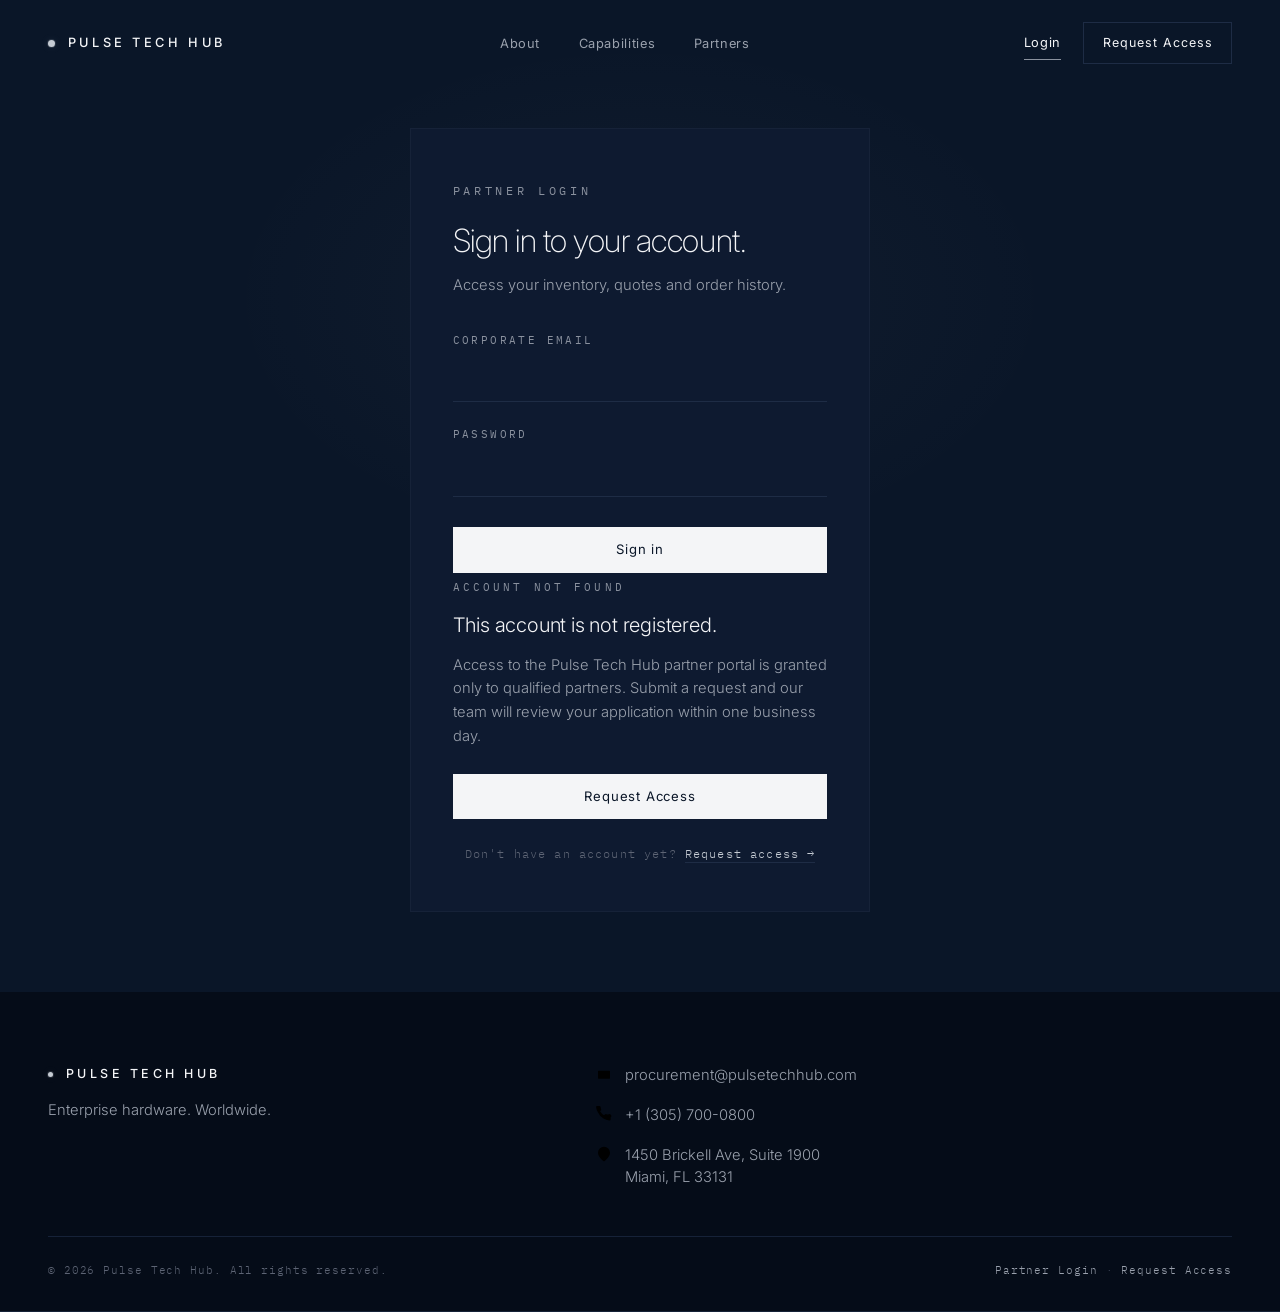
==== login.html @ 81dba917 "Restore footer contact details and add a partner Login page Two requested additions:  Footer - Bring" ====
<!DOCTYPE html>
<html lang="en">
<head>
  <meta charset="UTF-8" />
  <meta name="viewport" content="width=device-width, initial-scale=1.0" />
  <title>Partner Login — Pulse Tech Hub</title>
  <meta name="description" content="Sign in to your Pulse Tech Hub partner account." />
  <link rel="stylesheet" href="styles.css" />
  <link rel="preconnect" href="https://fonts.googleapis.com" />
  <link rel="preconnect" href="https://fonts.gstatic.com" crossorigin />
  <link href="https://fonts.googleapis.com/css2?family=Inter:wght@200;300;400;500;600&family=IBM+Plex+Mono:wght@300;400&display=swap" rel="stylesheet" />
</head>
<body class="login-body">

  <!-- NAV -->
  <nav class="nav scrolled">
    <a href="index.html#top" class="nav-brand">
      <span class="brand-dot"></span>
      <span>PULSE TECH HUB</span>
    </a>
    <ul class="nav-links">
      <li><a href="index.html#about">About</a></li>
      <li><a href="index.html#capabilities">Capabilities</a></li>
      <li><a href="index.html#partners">Partners</a></li>
    </ul>
    <div class="nav-actions">
      <a href="login.html" class="nav-login is-active">Login</a>
      <a href="index.html#access" class="nav-cta">Request Access</a>
    </div>
    <button class="nav-toggle" aria-label="Menu">
      <span></span><span></span>
    </button>
  </nav>

  <!-- LOGIN -->
  <main class="login">
    <div class="login-card">
      <span class="kicker">PARTNER LOGIN</span>
      <h1 class="login-title">Sign in to your account.</h1>
      <p class="login-sub">Access your inventory, quotes and order history.</p>

      <form class="login-form" id="login-form" novalidate>
        <div class="form-group">
          <label for="login-email">Corporate email</label>
          <input type="email" id="login-email" name="email" autocomplete="email" required />
        </div>
        <div class="form-group">
          <label for="login-password">Password</label>
          <input type="password" id="login-password" name="password" autocomplete="current-password" required />
        </div>
        <button type="submit" class="btn btn-primary">Sign in</button>
      </form>

      <!-- Always-deny response -->
      <div class="login-message" id="login-message" hidden>
        <span class="login-message-eyebrow">ACCOUNT NOT FOUND</span>
        <h2 class="login-message-title">This account is not registered.</h2>
        <p class="login-message-body">
          Access to the Pulse Tech Hub partner portal is granted only to qualified partners. Submit a request and our team will review your application within one business day.
        </p>
        <a href="index.html#access" class="btn btn-primary">Request Access</a>
      </div>

      <p class="login-help">
        Don't have an account yet? <a href="index.html#access">Request access →</a>
      </p>
    </div>
  </main>

  <!-- FOOTER -->
  <footer class="footer">
    <div class="footer-inner">
      <div class="footer-brand-col">
        <div class="footer-brand">
          <span class="brand-dot small"></span>
          <span>PULSE TECH HUB</span>
        </div>
        <p class="footer-tagline">Enterprise hardware. Worldwide.</p>
      </div>

      <div class="footer-contact">
        <div class="footer-contact-item">
          <svg viewBox="0 0 24 24" aria-hidden="true">
            <path d="M3 8l9 6 9-6M3 8v10a1 1 0 001 1h16a1 1 0 001-1V8M3 8a1 1 0 011-1h16a1 1 0 011 1"/>
          </svg>
          <a href="mailto:procurement@pulsetechhub.com">procurement@pulsetechhub.com</a>
        </div>
        <div class="footer-contact-item">
          <svg viewBox="0 0 24 24" aria-hidden="true">
            <path d="M22 16.92v3a2 2 0 01-2.18 2 19.79 19.79 0 01-8.63-3.07A19.5 19.5 0 013.07 9.81 19.79 19.79 0 010 1.18 2 2 0 012 .18h3a2 2 0 012 1.72c.127.96.361 1.903.7 2.81a2 2 0 01-.45 2.11L6.09 7.91a16 16 0 006 6l1.27-1.27a2 2 0 012.11-.45c.907.339 1.85.573 2.81.7A2 2 0 0122 16.92z"/>
          </svg>
          <a href="tel:+13057000800">+1 (305) 700-0800</a>
        </div>
        <div class="footer-contact-item">
          <svg viewBox="0 0 24 24" aria-hidden="true">
            <path d="M21 10c0 7-9 13-9 13s-9-6-9-13a9 9 0 0118 0z"/>
            <circle cx="12" cy="10" r="3"/>
          </svg>
          <span>1450 Brickell Ave, Suite 1900<br />Miami, FL 33131</span>
        </div>
      </div>
    </div>
    <div class="footer-bottom">
      <p class="footer-copy">© 2026 Pulse Tech Hub. All rights reserved.</p>
      <div class="footer-bottom-links">
        <a href="login.html">Partner Login</a>
        <span class="footer-dot">·</span>
        <a href="index.html#access">Request Access</a>
      </div>
    </div>
    <div class="footer-line" aria-hidden="true"><span></span></div>
  </footer>

  <script src="main.js"></script>
</body>
</html>
---- styles.css ----
/* ─────────────────────────────────────────
   PULSE TECH HUB — Corporate
   Midnight navy · titanium · ice · minimal
   ───────────────────────────────────────── */

:root {
  /* Base */
  --navy:        #0A1628;
  --navy-deep:   #050C18;
  --navy-light:  #111E35;
  --navy-card:   #0E1A30;
  --border:      #1E2C45;
  --border-soft: #162238;

  /* Accents — silver / titanium */
  --silver:      #C6CCD4;
  --silver-dim:  #8A919E;
  --titanium:    #9DA5B1;

  /* Text */
  --ice:         #F4F5F7;
  --gray:        #9AA1AD;
  --gray-dim:    #5D6474;
  --gray-muted:  #3E4658;

  /* Motion */
  --ease:        cubic-bezier(.3, .4, .2, 1);
  --slow:        600ms;

  /* Type */
  --sans:        'Inter', system-ui, -apple-system, sans-serif;
  --mono:        'IBM Plex Mono', ui-monospace, monospace;
}

/* Reset */
*, *::before, *::after { box-sizing: border-box; margin: 0; padding: 0; }
html { scroll-behavior: smooth; }
body {
  background: var(--navy);
  color: var(--gray);
  font-family: var(--sans);
  font-size: 16px;
  font-weight: 300;
  line-height: 1.6;
  -webkit-font-smoothing: antialiased;
  -moz-osx-font-smoothing: grayscale;
  overflow-x: hidden;
}
a { text-decoration: none; color: inherit; }
ul { list-style: none; }
button { font-family: inherit; cursor: pointer; background: none; border: none; color: inherit; }

::selection { background: var(--silver); color: var(--navy); }

/* Common */
.section-eyebrow {
  display: inline-block;
  font-family: var(--mono);
  font-size: 0.7rem;
  font-weight: 400;
  letter-spacing: 0.28em;
  color: var(--silver-dim);
  text-transform: uppercase;
}
.section-title {
  font-family: var(--sans);
  font-weight: 200;
  font-size: clamp(1.6rem, 3.5vw, 2.6rem);
  letter-spacing: -0.015em;
  line-height: 1.15;
  color: var(--ice);
  margin-top: 1.2rem;
  max-width: 38ch;
}
.section-head {
  max-width: 1200px;
  margin: 0 auto 4rem;
  padding: 0 2rem;
}

/* Brand dot — the ONLY trace of pulse: a small titanium point */
.brand-dot {
  display: inline-block;
  width: 7px; height: 7px;
  background: var(--silver);
  border-radius: 50%;
  box-shadow: 0 0 0 1px rgba(198,204,212,0.15), 0 0 8px rgba(198,204,212,0.12);
}
.brand-dot.small { width: 5px; height: 5px; }

/* Buttons */
.btn {
  display: inline-flex;
  align-items: center;
  gap: 0.65rem;
  font-family: var(--sans);
  font-size: 0.82rem;
  font-weight: 400;
  letter-spacing: 0.06em;
  padding: 0.95rem 1.6rem;
  border: 1px solid transparent;
  transition: all 300ms var(--ease);
  cursor: pointer;
  line-height: 1;
}
.btn-primary {
  background: var(--ice);
  color: var(--navy);
  border-color: var(--ice);
}
.btn-primary:hover {
  background: transparent;
  color: var(--ice);
  border-color: var(--ice);
}
.btn-ghost {
  background: transparent;
  color: var(--silver);
  border-color: var(--border);
}
.btn-ghost:hover {
  border-color: var(--silver);
  color: var(--ice);
}

/* ── Nav ── */
.nav {
  position: fixed;
  top: 0; left: 0; right: 0;
  z-index: 100;
  display: flex;
  align-items: center;
  justify-content: space-between;
  padding: 1.4rem 3rem;
  background: rgba(10, 22, 40, 0);
  border-bottom: 1px solid transparent;
  transition: background 300ms var(--ease), border-color 300ms var(--ease), padding 300ms var(--ease);
}
.nav.scrolled {
  background: rgba(10, 22, 40, 0.85);
  backdrop-filter: blur(14px);
  -webkit-backdrop-filter: blur(14px);
  border-bottom-color: var(--border-soft);
  padding-top: 1rem;
  padding-bottom: 1rem;
}
.nav-brand {
  display: flex;
  align-items: center;
  gap: 0.8rem;
  font-family: var(--sans);
  font-size: 0.8rem;
  font-weight: 500;
  letter-spacing: 0.28em;
  color: var(--ice);
}
.nav-links {
  display: flex;
  gap: 2.4rem;
}
.nav-links a {
  font-family: var(--sans);
  font-size: 0.8rem;
  font-weight: 400;
  letter-spacing: 0.05em;
  color: var(--gray);
  transition: color 200ms var(--ease);
  position: relative;
}
.nav-links a::after {
  content: '';
  position: absolute;
  bottom: -6px; left: 0; right: 0;
  height: 1px;
  background: var(--silver);
  transform: scaleX(0);
  transform-origin: left;
  transition: transform 300ms var(--ease);
}
.nav-links a:hover { color: var(--ice); }
.nav-links a:hover::after { transform: scaleX(1); }
.nav-actions {
  display: flex;
  align-items: center;
  gap: 1.4rem;
}
.nav-login {
  font-family: var(--sans);
  font-size: 0.8rem;
  font-weight: 400;
  letter-spacing: 0.05em;
  color: var(--gray);
  transition: color 200ms var(--ease);
  position: relative;
}
.nav-login::after {
  content: '';
  position: absolute;
  bottom: -6px; left: 0; right: 0;
  height: 1px;
  background: var(--silver);
  transform: scaleX(0);
  transform-origin: left;
  transition: transform 300ms var(--ease);
}
.nav-login:hover { color: var(--ice); }
.nav-login:hover::after { transform: scaleX(1); }
.nav-login.is-active { color: var(--ice); }
.nav-login.is-active::after { transform: scaleX(1); background: var(--silver-dim); }
.nav-cta {
  font-family: var(--sans);
  font-size: 0.78rem;
  font-weight: 400;
  letter-spacing: 0.08em;
  color: var(--ice);
  padding: 0.62rem 1.15rem;
  border: 1px solid var(--border);
  transition: all 250ms var(--ease);
}
.nav-cta:hover {
  background: var(--ice);
  color: var(--navy);
  border-color: var(--ice);
}
.nav-toggle { display: none; }

/* ── Hero ── */
.hero {
  position: relative;
  min-height: 100vh;
  display: flex;
  align-items: center;
  padding: 5.5rem 3rem 4rem;
  border-bottom: 1px solid var(--border-soft);
  overflow: hidden;
}
.hero::before {
  /* Super subtle ambient: a faint radial lift toward upper-center */
  content: '';
  position: absolute;
  inset: 0;
  background: radial-gradient(ellipse 60% 50% at 50% 0%, rgba(198,204,212,0.035) 0%, transparent 60%);
  pointer-events: none;
}
#hero-canvas {
  position: absolute;
  inset: 0;
  width: 100%; height: 100%;
  z-index: 1;
  pointer-events: none;
  opacity: 0.85;
}
.hero-inner {
  position: relative;
  z-index: 2;
  max-width: 1200px;
  margin: 0 auto;
  width: 100%;
  display: grid;
  grid-template-columns: 1.15fr 1fr;
  gap: 4.5rem;
  align-items: center;
}
.hero-text { min-width: 0; }

/* ── Hero visual (robot image) ── */
.hero-visual {
  position: relative;
  width: 100%;
  /* Match the trimmed robot.png ratio exactly so the figure fills the
     visual frame edge-to-edge with zero letterboxing. */
  aspect-ratio: 429 / 501;
  max-width: 480px;
  justify-self: end;
  /* Anchor to the top of the grid row instead of centering, so the
     robot reads higher in the hero — eye level closer to the kicker. */
  align-self: start;
  margin-top: -1rem;
}
/* Subtle silver radial behind the figure */
.hero-visual-glow {
  position: absolute;
  inset: 8%;
  border-radius: 50%;
  background: radial-gradient(circle, rgba(198,204,212,0.16) 0%, rgba(157,165,177,0.06) 38%, transparent 72%);
  filter: blur(28px);
  z-index: 1;
  animation: visual-glow-breathe 7s ease-in-out infinite;
}
.hero-img {
  position: relative;
  z-index: 2;
  width: 100%; height: 100%;
  object-fit: contain;
  display: block;
  /* Transparent PNG: silver drop-shadows follow the silhouette. */
  filter:
    drop-shadow(0 0 14px rgba(198,204,212,0.22))
    drop-shadow(0 0 38px rgba(157,165,177,0.14));
  /* Soft fade at BOTH ends: the top of the cranium and the chest cut
     blend smoothly into navy instead of showing a hard edge. */
  -webkit-mask-image: linear-gradient(to bottom, transparent 0%, #000 14%, #000 78%, transparent 100%);
          mask-image: linear-gradient(to bottom, transparent 0%, #000 14%, #000 78%, transparent 100%);
  /* Slow breathing — barely perceptible scale */
  animation: visual-breathe 6s ease-in-out infinite;
  user-select: none;
  -webkit-user-drag: none;
}
/* Slow horizontal scan highlight crossing the image every ~9s */
.hero-visual-scan {
  position: absolute;
  inset: 12% 6%;
  z-index: 3;
  overflow: hidden;
  pointer-events: none;
}
.hero-visual-scan span {
  position: absolute;
  left: -30%; top: 0; bottom: 0;
  width: 30%;
  background: linear-gradient(
    to right,
    transparent 0%,
    rgba(198,204,212,0) 30%,
    rgba(198,204,212,0.18) 50%,
    rgba(198,204,212,0) 70%,
    transparent 100%
  );
  filter: blur(1px);
  animation: visual-scan 9s linear infinite;
}
@keyframes visual-breathe {
  0%, 100% { transform: scale(1);    }
  50%      { transform: scale(1.018); }
}
@keyframes visual-glow-breathe {
  0%, 100% { opacity: 0.85; transform: scale(1);    }
  50%      { opacity: 1;    transform: scale(1.06); }
}
@keyframes visual-scan {
  0%   { transform: translateX(0); }
  60%, 100% { transform: translateX(450%); }
}

.kicker {
  display: inline-block;
  font-family: var(--mono);
  font-size: 0.72rem;
  font-weight: 400;
  letter-spacing: 0.32em;
  color: var(--silver-dim);
  margin-bottom: 2.4rem;
}
.hero-title {
  font-family: var(--sans);
  font-weight: 200;
  font-size: clamp(2.2rem, 5.5vw, 4.6rem);
  line-height: 1.08;
  letter-spacing: -0.02em;
  color: var(--ice);
  max-width: 20ch;
  margin-bottom: 2rem;
}
.hero-sub {
  font-family: var(--sans);
  font-weight: 300;
  font-size: clamp(0.95rem, 1.4vw, 1.12rem);
  line-height: 1.65;
  color: var(--gray);
  max-width: 52ch;
  margin-bottom: 3rem;
}
.hero-ctas {
  display: flex;
  flex-wrap: wrap;
  gap: 0.9rem;
}

/* The single remnant of "pulse": a thin silver line at the hero base
   that slowly drifts a highlight across, once every ~14s. Near-invisible. */
.hero-pulse-line {
  position: absolute;
  left: 0; right: 0;
  bottom: 0;
  height: 1px;
  background: var(--border-soft);
  overflow: hidden;
  pointer-events: none;
}
.hero-pulse-line span {
  position: absolute;
  left: -20%; top: 0;
  width: 20%;
  height: 100%;
  background: linear-gradient(to right, transparent, rgba(198,204,212,0.6), transparent);
  animation: pulse-sweep 14s linear infinite;
}
@keyframes pulse-sweep {
  0%   { transform: translateX(0); }
  100% { transform: translateX(700%); }
}

/* ── Manifesto ── */
.manifesto {
  background: var(--navy-deep);
  padding: 7rem 3rem;
  border-bottom: 1px solid var(--border-soft);
}
.manifesto-inner {
  max-width: 1100px;
  margin: 0 auto;
}
.manifesto-text {
  font-family: var(--sans);
  font-weight: 200;
  font-size: clamp(1.25rem, 2.3vw, 1.9rem);
  line-height: 1.45;
  letter-spacing: -0.01em;
  color: var(--ice);
  margin-top: 1.6rem;
  max-width: 40ch;
}

/* ── Capabilities ── */
.capabilities {
  padding: 7rem 0;
  border-bottom: 1px solid var(--border-soft);
}
.capability-grid {
  max-width: 1200px;
  margin: 0 auto;
  padding: 0 2rem;
  display: grid;
  grid-template-columns: repeat(2, 1fr);
  gap: 1px;
  background: var(--border-soft);
}
.capability {
  background: var(--navy);
  padding: 3rem 2.4rem 3.4rem;
  position: relative;
  transition: background 300ms var(--ease);
}
.capability:hover { background: var(--navy-card); }
.capability-num {
  font-family: var(--mono);
  font-size: 0.72rem;
  font-weight: 400;
  letter-spacing: 0.28em;
  color: var(--silver-dim);
}
.capability-icon {
  display: block;
  width: 38px; height: 38px;
  color: var(--silver);
  margin: 2.2rem 0 1.6rem;
  stroke-linecap: round;
  stroke-linejoin: round;
}
.capability h3 {
  font-family: var(--sans);
  font-weight: 400;
  font-size: 1.15rem;
  letter-spacing: -0.005em;
  color: var(--ice);
  margin-bottom: 0.8rem;
}
.capability p {
  font-size: 0.94rem;
  color: var(--gray);
  line-height: 1.65;
  max-width: 42ch;
}

/* ── Partners ── */
.partners {
  padding: 7rem 3rem;
  background: var(--navy-deep);
  border-bottom: 1px solid var(--border-soft);
}
.partners-grid {
  max-width: 1100px;
  margin: 0 auto;
  display: grid;
  grid-template-columns: repeat(5, 1fr);
  gap: 1px;
  background: var(--border-soft);
  border: 1px solid var(--border-soft);
}
.partner-mark {
  background: var(--navy-deep);
  text-align: center;
  padding: 2rem 1rem;
  transition: background 280ms var(--ease);
  display: flex;
  align-items: center;
  justify-content: center;
  min-height: 110px;
}
.partner-mark:hover {
  background: var(--navy-card);
}
.partner-logo {
  display: block;
  max-width: 96px;
  max-height: 32px;
  width: auto;
  height: auto;
  opacity: 0.78;
  transition: opacity 280ms var(--ease);
}
.partner-mark:hover .partner-logo { opacity: 1; }
.partner-name {
  display: none;
  font-family: var(--sans);
  font-weight: 300;
  font-size: 1.05rem;
  letter-spacing: 0.04em;
  color: var(--silver);
  transition: color 280ms var(--ease);
}
.partner-mark:hover .partner-name { color: var(--ice); }
/* If the SVG fails to load (brand not in the public icon catalog),
   onerror flips the parent into fallback mode: hide the broken img,
   show the text wordmark instead. */
.partner-mark.logo-fallback .partner-logo { display: none; }
.partner-mark.logo-fallback .partner-name { display: inline-block; }
.partners-note {
  max-width: 1100px;
  margin: 2rem auto 0;
  font-family: var(--mono);
  font-size: 0.72rem;
  letter-spacing: 0.12em;
  color: var(--gray-dim);
  text-align: center;
}

/* ── Access form ── */
.access {
  padding: 7rem 3rem;
  border-bottom: 1px solid var(--border-soft);
}
.access-inner {
  max-width: 1000px;
  margin: 0 auto;
  display: grid;
  grid-template-columns: 1fr 1.3fr;
  gap: 5rem;
}
.access-head { padding-top: 0.4rem; }
.access-head .section-title { margin-top: 1.2rem; }
.access-lede {
  font-size: 0.95rem;
  color: var(--gray);
  margin-top: 1.5rem;
  line-height: 1.65;
  max-width: 36ch;
}
.access-form {
  display: flex;
  flex-direction: column;
  gap: 1.6rem;
}
.form-row {
  display: grid;
  grid-template-columns: 1fr 1fr;
  gap: 1.6rem;
}
.form-group { display: flex; flex-direction: column; }
.form-group label {
  font-family: var(--mono);
  font-size: 0.68rem;
  font-weight: 400;
  letter-spacing: 0.22em;
  color: var(--silver-dim);
  text-transform: uppercase;
  margin-bottom: 0.7rem;
}
.form-group input,
.form-group textarea {
  background: transparent;
  border: none;
  border-bottom: 1px solid var(--border);
  padding: 0.6rem 0 0.7rem;
  color: var(--ice);
  font-family: var(--sans);
  font-size: 1rem;
  font-weight: 300;
  outline: none;
  transition: border-color 250ms var(--ease);
  resize: vertical;
}
.form-group input:focus,
.form-group textarea:focus {
  border-bottom-color: var(--silver);
}
.form-group input::placeholder,
.form-group textarea::placeholder { color: var(--gray-dim); }

.access-form .btn { align-self: flex-start; margin-top: 0.6rem; }
.form-disclaimer {
  font-family: var(--mono);
  font-size: 0.68rem;
  letter-spacing: 0.1em;
  color: var(--gray-dim);
  line-height: 1.5;
  max-width: 52ch;
}

/* ── Footer ── */
.footer {
  background: var(--navy-deep);
  padding: 4.5rem 3rem 2rem;
  position: relative;
}
.footer-inner {
  max-width: 1200px;
  margin: 0 auto;
  display: grid;
  grid-template-columns: 1.1fr 1.4fr;
  gap: 3rem;
  align-items: start;
  padding-bottom: 3rem;
  border-bottom: 1px solid var(--border-soft);
}
.footer-brand-col {
  display: flex;
  flex-direction: column;
  gap: 0.9rem;
}
.footer-brand {
  display: flex;
  align-items: center;
  gap: 0.8rem;
  font-family: var(--sans);
  font-size: 0.78rem;
  font-weight: 500;
  letter-spacing: 0.28em;
  color: var(--ice);
}
.footer-tagline {
  font-family: var(--sans);
  font-weight: 300;
  font-size: 0.92rem;
  color: var(--gray);
  max-width: 28ch;
  line-height: 1.5;
}
.footer-contact {
  display: grid;
  grid-template-columns: 1fr;
  gap: 1.1rem;
}
.footer-contact-item {
  display: flex;
  align-items: flex-start;
  gap: 0.85rem;
  font-family: var(--sans);
  font-weight: 300;
  font-size: 0.92rem;
  color: var(--gray);
  line-height: 1.5;
}
.footer-contact-item svg {
  width: 16px; height: 16px;
  flex-shrink: 0;
  color: var(--silver-dim);
  margin-top: 2px;
}
.footer-contact-item a { transition: color 200ms var(--ease); }
.footer-contact-item a:hover { color: var(--ice); }

.footer-bottom {
  max-width: 1200px;
  margin: 1.6rem auto 0;
  display: flex;
  align-items: center;
  justify-content: space-between;
  flex-wrap: wrap;
  gap: 1rem;
}
.footer-bottom-links {
  display: flex;
  align-items: center;
  gap: 0.5rem;
  font-family: var(--mono);
  font-size: 0.7rem;
  letter-spacing: 0.08em;
  color: var(--gray);
}
.footer-bottom-links a { transition: color 200ms var(--ease); }
.footer-bottom-links a:hover { color: var(--ice); }
.footer-dot { color: var(--gray-muted); }
.footer-copy {
  font-family: var(--mono);
  font-size: 0.7rem;
  letter-spacing: 0.08em;
  color: var(--gray-dim);
}
.footer-line {
  position: absolute;
  left: 0; right: 0;
  bottom: 0;
  height: 1px;
  background: var(--border-soft);
  overflow: hidden;
}
.footer-line span {
  position: absolute;
  left: -15%; top: 0;
  width: 15%;
  height: 100%;
  background: linear-gradient(to right, transparent, rgba(198,204,212,0.45), transparent);
  animation: pulse-sweep 18s linear infinite;
}

/* ── Reveal on scroll ── */
.reveal {
  opacity: 0;
  transform: translateY(16px);
  transition: opacity 800ms var(--ease), transform 800ms var(--ease);
}
.reveal.is-visible {
  opacity: 1;
  transform: translateY(0);
}

/* ─────────────────────────────────────────
   LOGIN PAGE
   ───────────────────────────────────────── */
.login-body {
  background: var(--navy);
  min-height: 100vh;
  display: flex;
  flex-direction: column;
}
.login {
  flex: 1;
  display: flex;
  align-items: center;
  justify-content: center;
  padding: 8rem 1.8rem 5rem;
  position: relative;
}
.login::before {
  content: '';
  position: absolute;
  inset: 0;
  background: radial-gradient(ellipse 50% 40% at 50% 30%, rgba(198,204,212,0.04) 0%, transparent 65%);
  pointer-events: none;
}
.login-card {
  position: relative;
  z-index: 2;
  width: 100%;
  max-width: 460px;
  background: var(--navy-card);
  border: 1px solid var(--border-soft);
  padding: 3rem 2.6rem;
}
.login-card .kicker { margin-bottom: 1.4rem; }
.login-title {
  font-family: var(--sans);
  font-weight: 200;
  font-size: clamp(1.5rem, 3.4vw, 2rem);
  line-height: 1.15;
  letter-spacing: -0.015em;
  color: var(--ice);
}
.login-sub {
  margin-top: 0.9rem;
  font-size: 0.92rem;
  color: var(--gray);
  line-height: 1.55;
}
.login-form {
  margin-top: 2.2rem;
  display: flex;
  flex-direction: column;
  gap: 1.5rem;
}
.login-form .btn { align-self: stretch; justify-content: center; margin-top: 0.4rem; }
.login-help {
  margin-top: 1.6rem;
  font-family: var(--mono);
  font-size: 0.72rem;
  letter-spacing: 0.1em;
  color: var(--gray-dim);
  text-align: center;
}
.login-help a {
  color: var(--silver);
  transition: color 200ms var(--ease);
  border-bottom: 1px solid var(--border);
  padding-bottom: 1px;
}
.login-help a:hover { color: var(--ice); border-bottom-color: var(--silver); }

/* Always-deny response panel */
.login-message {
  display: flex;
  flex-direction: column;
  gap: 1rem;
  padding-top: 0.4rem;
  animation: login-message-in 400ms var(--ease) both;
}
@keyframes login-message-in {
  from { opacity: 0; transform: translateY(8px); }
  to   { opacity: 1; transform: translateY(0); }
}
.login-message-eyebrow {
  font-family: var(--mono);
  font-size: 0.7rem;
  font-weight: 400;
  letter-spacing: 0.28em;
  color: var(--silver-dim);
}
.login-message-title {
  font-family: var(--sans);
  font-weight: 300;
  font-size: 1.25rem;
  line-height: 1.25;
  letter-spacing: -0.01em;
  color: var(--ice);
}
.login-message-body {
  font-size: 0.92rem;
  color: var(--gray);
  line-height: 1.6;
}
.login-message .btn {
  align-self: stretch;
  justify-content: center;
  margin-top: 0.6rem;
}

/* ── Reduced motion ── */
@media (prefers-reduced-motion: reduce) {
  *, *::before, *::after {
    animation-duration: 0.01ms !important;
    transition-duration: 0.01ms !important;
  }
  .reveal { opacity: 1; transform: none; }
}

/* ─────────────────────────────────────────
   RESPONSIVE
   ───────────────────────────────────────── */

@media (max-width: 900px) {
  .nav { padding: 1.2rem 1.8rem; }
  .nav-links, .nav-actions { display: none; }
  .nav-toggle {
    display: flex;
    flex-direction: column;
    gap: 5px;
    padding: 0.4rem;
  }
  .nav-toggle span {
    display: block;
    width: 22px; height: 1px;
    background: var(--ice);
    transition: all 300ms var(--ease);
  }

  .footer-inner { grid-template-columns: 1fr; gap: 2.4rem; padding-bottom: 2.4rem; }
  .footer-bottom { flex-direction: column; align-items: flex-start; gap: 0.6rem; }
  .login { padding: 7rem 1.4rem 4rem; }
  .login-card { padding: 2.4rem 1.8rem; }

  /* Drop the hero's horizontal padding so the robot can span the
     full viewport edge to edge; restore the side gutter on the text
     block alone. */
  .hero { padding: 5rem 0 3rem; }
  .hero-inner { grid-template-columns: 1fr; gap: 2.5rem; padding: 0; }
  .hero-text { padding: 0 1.8rem; }
  .hero-visual {
    justify-self: stretch;
    max-width: 100%;
    width: 100%;
  }
  .manifesto, .partners, .access { padding: 5rem 1.8rem; }
  .capabilities { padding: 5rem 0; }
  .capability-grid { grid-template-columns: 1fr; padding: 0 1.8rem; }
  .partners-grid { grid-template-columns: repeat(3, 1fr); }
  .access-inner { grid-template-columns: 1fr; gap: 3rem; }
  .footer { padding: 2.4rem 1.8rem 2rem; }
  .footer-inner { flex-direction: column; align-items: flex-start; text-align: left; }
}

@media (max-width: 520px) {
  .form-row { grid-template-columns: 1fr; }
  .partners-grid { grid-template-columns: repeat(2, 1fr); }
  .hero-ctas { width: 100%; }
  .hero-ctas .btn { flex: 1; justify-content: center; }
}
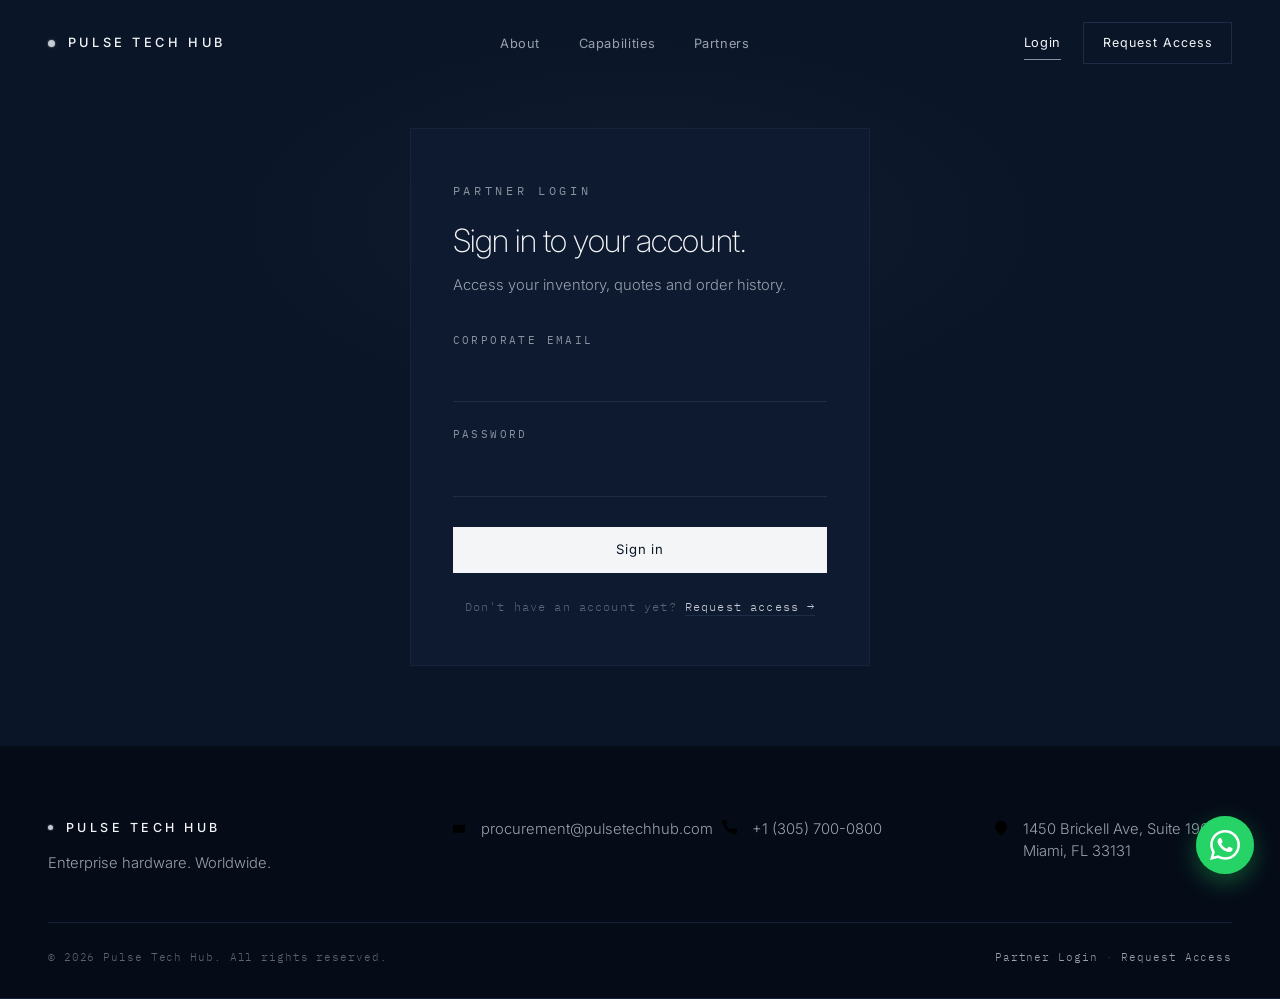
==== commit 67324ebf: "Lay out footer contact items in a row + add a floating WhatsApp FAB Footer - Restructure .footer-inn" ====
--- a/login.html
+++ b/login.html
@@ -111,6 +111,17 @@
     <div class="footer-line" aria-hidden="true"><span></span></div>
   </footer>
 
+  <!-- Floating WhatsApp contact -->
+  <a href="https://wa.me/13057000800?text=Hello%20Pulse%20Tech%20Hub.%20I%27d%20like%20to%20discuss%20a%20procurement%20opportunity."
+     target="_blank" rel="noopener"
+     class="whatsapp-fab"
+     aria-label="Chat with us on WhatsApp">
+    <span class="whatsapp-fab-pulse" aria-hidden="true"></span>
+    <svg viewBox="0 0 24 24" aria-hidden="true">
+      <path d="M17.472 14.382c-.297-.149-1.758-.867-2.03-.967-.273-.099-.471-.148-.67.15-.197.297-.767.966-.94 1.164-.173.199-.347.223-.644.075-.297-.15-1.255-.463-2.39-1.475-.883-.788-1.48-1.761-1.653-2.059-.173-.297-.018-.458.13-.606.134-.133.298-.347.446-.52.149-.174.198-.298.298-.497.099-.198.05-.371-.025-.52-.075-.149-.669-1.612-.916-2.207-.242-.579-.487-.5-.669-.51-.173-.008-.371-.01-.57-.01-.198 0-.52.074-.792.372-.272.297-1.04 1.016-1.04 2.479 0 1.462 1.065 2.875 1.213 3.074.149.198 2.096 3.2 5.077 4.487.709.306 1.262.489 1.694.625.712.227 1.36.195 1.871.118.571-.085 1.758-.719 2.006-1.413.248-.694.248-1.289.173-1.413-.074-.124-.272-.198-.57-.347m-5.421 7.403h-.004a9.87 9.87 0 01-5.031-1.378l-.361-.214-3.741.982.998-3.648-.235-.374a9.86 9.86 0 01-1.51-5.26c.001-5.45 4.436-9.884 9.888-9.884 2.64 0 5.122 1.03 6.988 2.898a9.825 9.825 0 012.893 6.994c-.003 5.45-4.437 9.884-9.885 9.884m8.413-18.297A11.815 11.815 0 0012.05 0C5.495 0 .16 5.335.157 11.892c0 2.096.547 4.142 1.588 5.945L.057 24l6.305-1.654a11.882 11.882 0 005.683 1.448h.005c6.554 0 11.89-5.335 11.893-11.893a11.821 11.821 0 00-3.48-8.413z"/>
+    </svg>
+  </a>
+
   <script src="main.js"></script>
 </body>
 </html>
--- a/styles.css
+++ b/styles.css
@@ -34,6 +34,7 @@
 
 /* Reset */
 *, *::before, *::after { box-sizing: border-box; margin: 0; padding: 0; }
+[hidden] { display: none !important; }
 html { scroll-behavior: smooth; }
 body {
   background: var(--navy);
@@ -617,7 +618,7 @@
   max-width: 1200px;
   margin: 0 auto;
   display: grid;
-  grid-template-columns: 1.1fr 1.4fr;
+  grid-template-columns: 1fr 2.2fr;
   gap: 3rem;
   align-items: start;
   padding-bottom: 3rem;
@@ -648,8 +649,8 @@
 }
 .footer-contact {
   display: grid;
-  grid-template-columns: 1fr;
-  gap: 1.1rem;
+  grid-template-columns: repeat(3, minmax(0, 1fr));
+  gap: 2rem;
 }
 .footer-contact-item {
   display: flex;
@@ -832,6 +833,62 @@
   align-self: stretch;
   justify-content: center;
   margin-top: 0.6rem;
+}
+
+/* ─────────────────────────────────────────
+   WHATSAPP FLOATING BUTTON
+   Sits fixed bottom-right on every page so visitors can always
+   open a chat. WhatsApp brand green is preserved (high recognition);
+   a soft repeating pulse ring draws the eye without being noisy.
+   ───────────────────────────────────────── */
+.whatsapp-fab {
+  position: fixed;
+  bottom: 1.6rem;
+  right: 1.6rem;
+  width: 58px; height: 58px;
+  border-radius: 50%;
+  background: #25D366;
+  color: #fff;
+  display: flex;
+  align-items: center;
+  justify-content: center;
+  box-shadow: 0 8px 22px rgba(37, 211, 102, 0.35),
+              0 2px 8px rgba(0, 0, 0, 0.35);
+  z-index: 90;
+  transition: transform 220ms var(--ease), box-shadow 220ms var(--ease);
+}
+.whatsapp-fab svg {
+  position: relative;
+  z-index: 2;
+  width: 30px; height: 30px;
+  fill: currentColor;
+}
+.whatsapp-fab-pulse {
+  position: absolute;
+  inset: 0;
+  border-radius: 50%;
+  background: #25D366;
+  z-index: 1;
+  animation: whatsapp-pulse 2.6s ease-out infinite;
+  opacity: 0.55;
+}
+.whatsapp-fab:hover {
+  transform: scale(1.06);
+  box-shadow: 0 12px 30px rgba(37, 211, 102, 0.5),
+              0 4px 12px rgba(0, 0, 0, 0.4);
+}
+.whatsapp-fab:focus-visible {
+  outline: 2px solid #fff;
+  outline-offset: 4px;
+}
+@keyframes whatsapp-pulse {
+  0%   { transform: scale(1);    opacity: 0.55; }
+  70%  { transform: scale(1.55); opacity: 0; }
+  100% { transform: scale(1.55); opacity: 0; }
+}
+@media (max-width: 600px) {
+  .whatsapp-fab { width: 52px; height: 52px; bottom: 1.2rem; right: 1.2rem; }
+  .whatsapp-fab svg { width: 26px; height: 26px; }
 }
 
 /* ── Reduced motion ── */
@@ -864,6 +921,7 @@
   }
 
   .footer-inner { grid-template-columns: 1fr; gap: 2.4rem; padding-bottom: 2.4rem; }
+  .footer-contact { grid-template-columns: 1fr; gap: 1.1rem; }
   .footer-bottom { flex-direction: column; align-items: flex-start; gap: 0.6rem; }
   .login { padding: 7rem 1.4rem 4rem; }
   .login-card { padding: 2.4rem 1.8rem; }
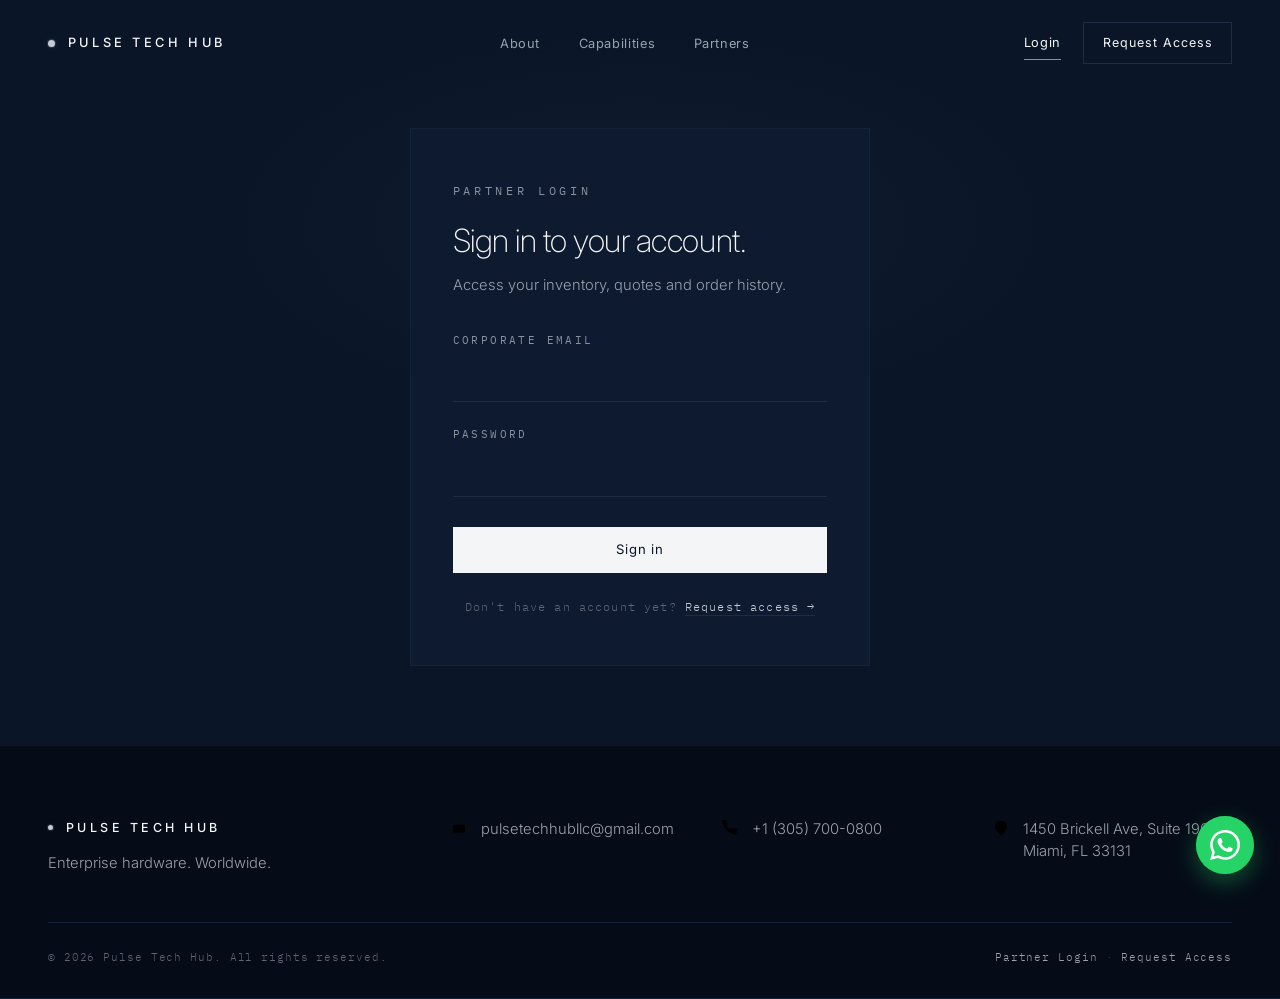
==== commit 219ec56b: "Point the footer email and access form at pulsetechhubllc@gmail.com Footer - Replace the placeholder" ====
--- a/login.html
+++ b/login.html
@@ -83,7 +83,7 @@
           <svg viewBox="0 0 24 24" aria-hidden="true">
             <path d="M3 8l9 6 9-6M3 8v10a1 1 0 001 1h16a1 1 0 001-1V8M3 8a1 1 0 011-1h16a1 1 0 011 1"/>
           </svg>
-          <a href="mailto:procurement@pulsetechhub.com">procurement@pulsetechhub.com</a>
+          <a href="mailto:pulsetechhubllc@gmail.com">pulsetechhubllc@gmail.com</a>
         </div>
         <div class="footer-contact-item">
           <svg viewBox="0 0 24 24" aria-hidden="true">
@@ -112,7 +112,7 @@
   </footer>
 
   <!-- Floating WhatsApp contact -->
-  <a href="https://wa.me/13057000800?text=Hello%20Pulse%20Tech%20Hub.%20I%27d%20like%20to%20discuss%20a%20procurement%20opportunity."
+  <a href="https://wa.me/5491136863976?text=Hello%20Pulse%20Tech%20Hub.%20I%27d%20like%20to%20discuss%20a%20procurement%20opportunity."
      target="_blank" rel="noopener"
      class="whatsapp-fab"
      aria-label="Chat with us on WhatsApp">
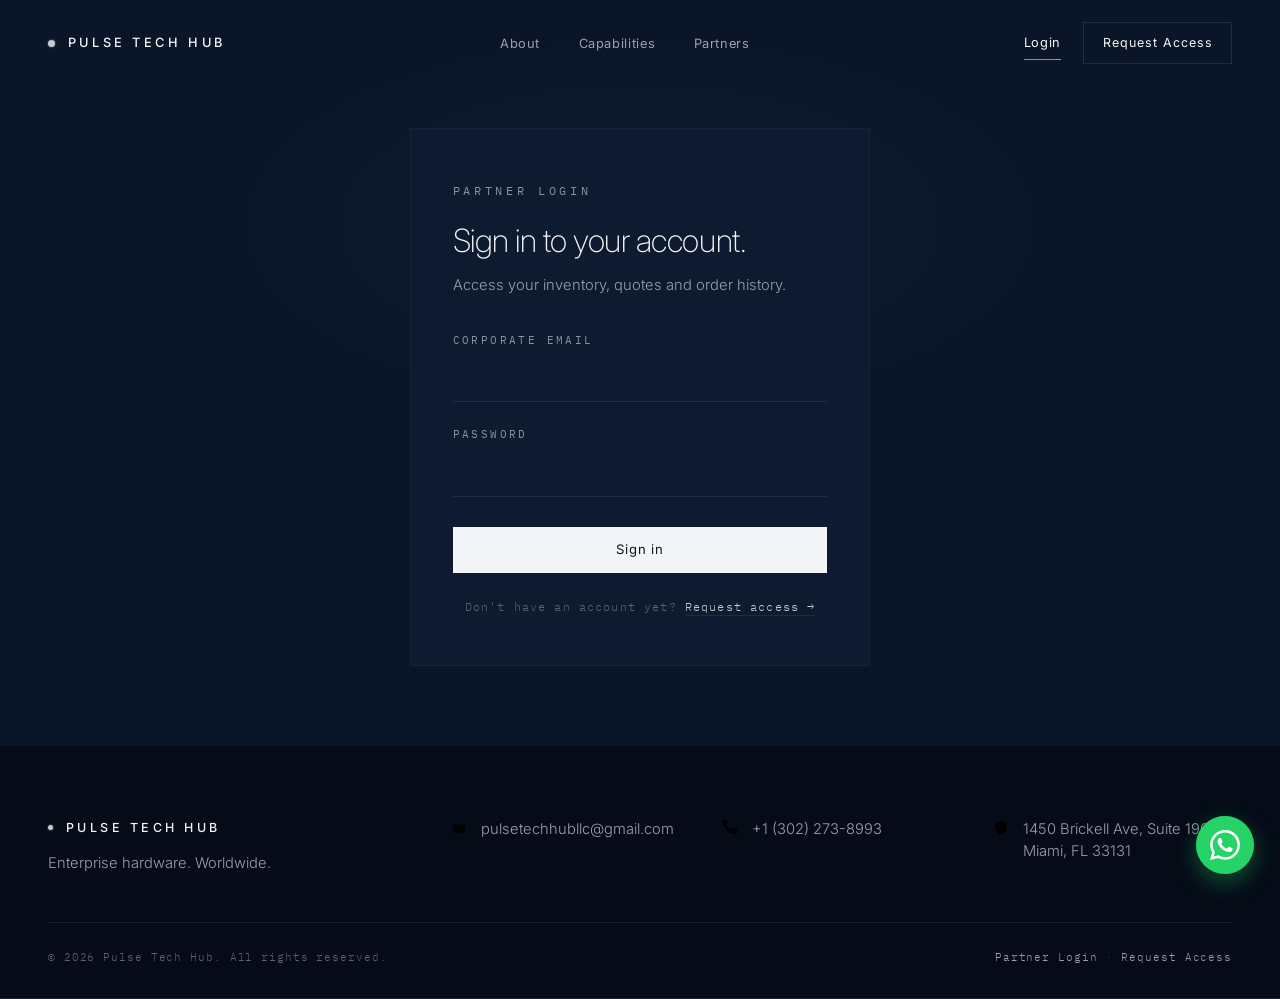
==== commit 3baf31cb: "Point footer phone and WhatsApp FAB at the real US number Replace the placeholder Miami number and t" ====
--- a/login.html
+++ b/login.html
@@ -89,7 +89,7 @@
           <svg viewBox="0 0 24 24" aria-hidden="true">
             <path d="M22 16.92v3a2 2 0 01-2.18 2 19.79 19.79 0 01-8.63-3.07A19.5 19.5 0 013.07 9.81 19.79 19.79 0 010 1.18 2 2 0 012 .18h3a2 2 0 012 1.72c.127.96.361 1.903.7 2.81a2 2 0 01-.45 2.11L6.09 7.91a16 16 0 006 6l1.27-1.27a2 2 0 012.11-.45c.907.339 1.85.573 2.81.7A2 2 0 0122 16.92z"/>
           </svg>
-          <a href="tel:+13057000800">+1 (305) 700-0800</a>
+          <a href="tel:+13022738993">+1 (302) 273-8993</a>
         </div>
         <div class="footer-contact-item">
           <svg viewBox="0 0 24 24" aria-hidden="true">
@@ -112,7 +112,7 @@
   </footer>
 
   <!-- Floating WhatsApp contact -->
-  <a href="https://wa.me/5491136863976?text=Hello%20Pulse%20Tech%20Hub.%20I%27d%20like%20to%20discuss%20a%20procurement%20opportunity."
+  <a href="https://wa.me/13022738993?text=Hello%20Pulse%20Tech%20Hub.%20I%27d%20like%20to%20discuss%20a%20procurement%20opportunity."
      target="_blank" rel="noopener"
      class="whatsapp-fab"
      aria-label="Chat with us on WhatsApp">
